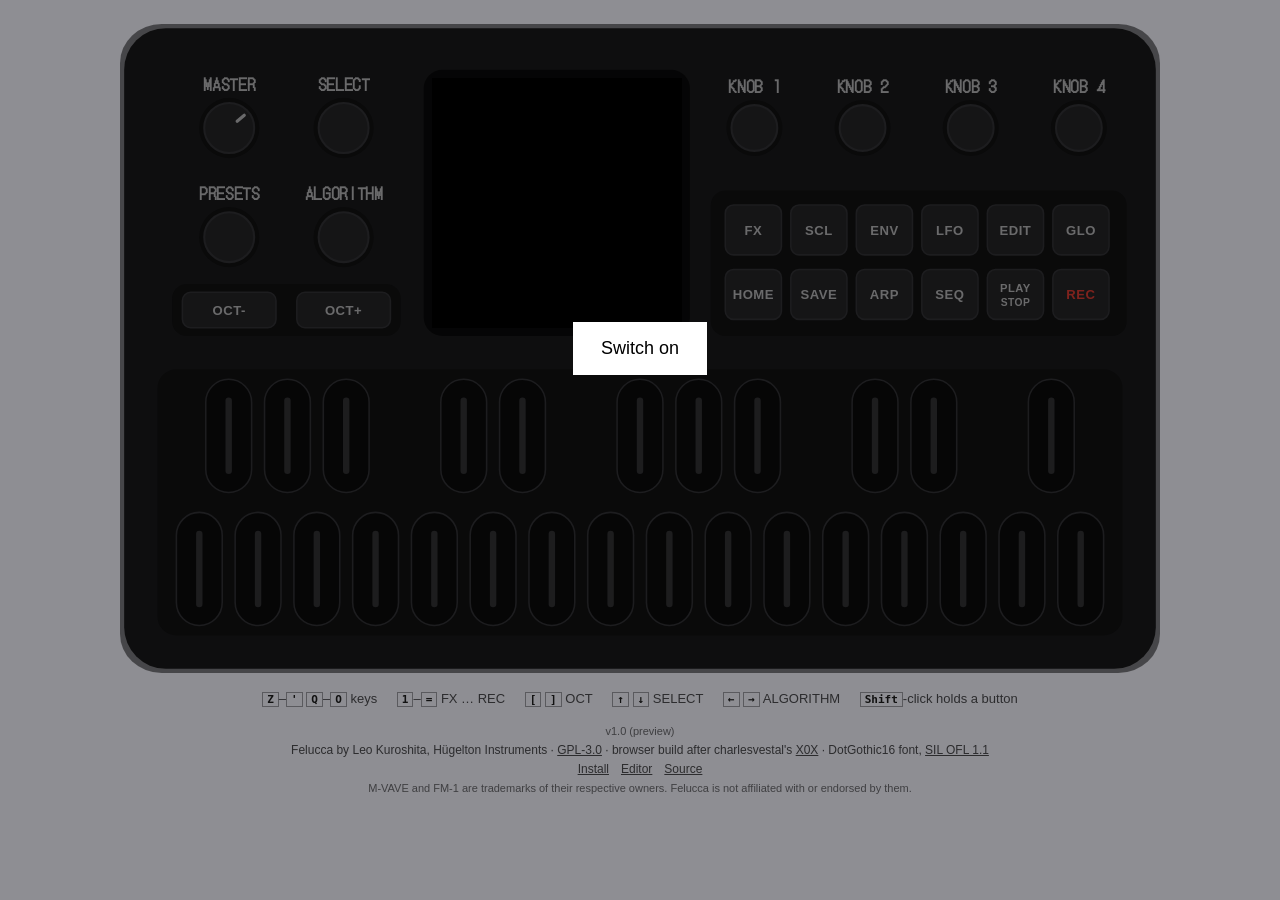
==== emu/index.html @ 3531243a "analogBEAST v1.0 - GitHub Pages" ====
<!doctype html>
<!-- SPDX-License-Identifier: GPL-3.0-only
     Copyright (C) 2026 Leo Kuroshita (@kurogedelic), Hügelton Instruments
     The page follows X0X's browser page, web/emu/index.html of charlesvestal/fm1-x0x (GPL-3.0), a Felucca fork. -->
<html lang="en">
<head>
<meta charset="utf-8">
<meta name="viewport" content="width=device-width, initial-scale=1">
<title>Felucca</title>
<link rel="icon" href="data:image/svg+xml,%3Csvg xmlns=%22http://www.w3.org/2000/svg%22 viewBox=%220 0 16 16%22%3E%3Crect width=%2216%22 height=%2216%22 rx=%223%22/%3E%3Crect x=%224%22 y=%224%22 width=%228%22 height=%228%22 fill=%22%23fff%22/%3E%3C/svg%3E">
<meta name="description" content="Felucca, the multi-engine synth firmware for the FM-1, running in your browser: the same code the instrument runs.">
<style>
/* DotGothic16 (SIL OFL 1.1, fonts/OFL.txt), cut to printable ASCII, for the knob labels */
@font-face { font-family: "DotGothic16"; src: url("fonts/DotGothic16-subset.woff") format("woff"); font-display: swap; }
:root { --bg: #8e8e93; --fg: #111; --dim: #2c2c2e; --rule: #5a5a5e;
        --body: #1d1d1f; --tray: #141415; --part: #2a2a2d; --edge: #3a3a3e; --label: #d6d6d8;
        --lit: #fff4d6; --green: #5fe08a; color-scheme: light; }
html, body { background: var(--bg); }
body { margin: 0; color: var(--fg); font: 13px/1.6 -apple-system, BlinkMacSystemFont, "Helvetica Neue", Arial, sans-serif; }
main { max-width: 1040px; margin: 0 auto; padding: 24px 16px 32px; }
@media (orientation: portrait) and (max-width: 700px) { main { padding: 8px 8px 24px; } }
a { color: inherit; }
.device { position: relative; width: 100%; aspect-ratio: 1000 / 624; user-select: none; -webkit-user-select: none;
          -webkit-touch-callout: none; touch-action: manipulation; }
.device svg { position: absolute; inset: 0; width: 100%; height: 100%; pointer-events: none; }
.device canvas { position: absolute; image-rendering: crisp-edges; image-rendering: pixelated; background: #000; }
.hit { position: absolute; touch-action: none; cursor: pointer; -webkit-tap-highlight-color: transparent; border-radius: 10px; }
.hit.knob { cursor: ns-resize; border-radius: 50%; }
.hit:focus-visible { outline: 2px solid var(--lit); outline-offset: 2px; }
.face { transition: fill .05s; }
.dim .face.btn { fill: #3a3934; }
.lit .face.btn { fill: var(--lit); }
.lit text { fill: #1d1d1f; }
.green .face.btn { fill: var(--green); }
.green text { fill: #0d2414; }
.face.key { fill: #0c0c0d; stroke: var(--edge); stroke-width: 1.5; }
.slit { fill: #3a3a3c; transition: fill .05s; }
.dim .slit { fill: #77777b; }
.lit .slit { fill: #ececee; filter: drop-shadow(0 0 3px rgba(255, 255, 255, .6)); }
/* #119: what can be pressed breathes, dark .. ~60 % of lit and back (hal/fm1_input.h fm1_led_breath, ~1.1 s; MENU >
 * LEDS DIM LO ~30 %): the peaks between dark and lit at ~0.8 / ~0.58 on screen (the LED's share, gamma-encoded) */
@keyframes breath-btn { 0%, 100% { fill: #3a3934; } 50% { fill: #d8cfb6; } }
@keyframes breath-slit { 0%, 100% { fill: #3a3a3c; } 50% { fill: #c8c8ca; } }
@keyframes breath-btn-lo { 0%, 100% { fill: #3a3934; } 50% { fill: #aca592; } }
@keyframes breath-slit-lo { 0%, 100% { fill: #3a3a3c; } 50% { fill: #a1a1a3; } }
.breath .face.btn { animation: breath-btn 1.13s ease-in-out infinite; }
.breath .slit { animation: breath-slit 1.13s ease-in-out infinite; }
.dimlo .breath .face.btn { animation-name: breath-btn-lo; }
.dimlo .breath .slit { animation-name: breath-slit-lo; }
@media (prefers-reduced-motion: reduce) {
  .breath .face.btn, .breath .slit { animation: none; }
  .breath .face.btn { fill: #aca592; }
  .breath .slit { fill: #a1a1a3; }
}
/* the DRUM grid's beats (hal/fm1_input.h fm1_led_mid): a steady level between the glow and lit, ~15 % (DIM LO ~10 %) */
.mid .slit { fill: #9a9a9e; }
.dimlo .mid .slit { fill: #8a8a8e; }
.held .face { stroke: var(--lit); stroke-width: 3; }
.latched .face { stroke: #79b8ff; stroke-width: 3; }
.start { position: absolute; inset: 0; display: grid; place-content: center; justify-items: center; gap: 12px;
         background: rgba(0, 0, 0, .5); border-radius: 4% / 6%; }
.start[hidden] { display: none; }
.start button { font: inherit; font-size: 18px; padding: 12px 28px; background: #fff; color: #000; border: 0; cursor: pointer; }
.start button:disabled { opacity: .4; cursor: progress; }
.start p { margin: 0; max-width: 32em; text-align: center; color: #fff; }
.keys, footer { margin: 16px 0 0; color: var(--dim); text-align: center; }
.keys span { white-space: nowrap; margin: 0 8px; }
kbd { font: 600 11px ui-monospace, Menlo, monospace; border: 1px solid var(--rule); padding: 0 4px; color: var(--fg); }
footer { margin-top: 12px; font-size: 12px; }
footer nav a { margin: 0 6px; }
footer small { font-size: 11px; opacity: .8; }
</style>
</head>
<body>
<main>
<div class="device" id="device">
  <svg id="panel" viewBox="0 0 1000 624" aria-hidden="true"></svg>
  <canvas id="screen" width="240" height="240" role="img" aria-label="The screen"></canvas>
  <div class="start" id="start"><button id="go" type="button">Switch on</button><p id="status" hidden></p></div>
</div>

<p class="keys">
  <span><kbd>Z</kbd>–<kbd>'</kbd> <kbd>Q</kbd>–<kbd>O</kbd> keys</span>
  <span><kbd>1</kbd>–<kbd>=</kbd> FX … REC</span>
  <span><kbd>[</kbd> <kbd>]</kbd> OCT</span>
  <span><kbd>↑</kbd> <kbd>↓</kbd> SELECT</span>
  <span><kbd>←</kbd> <kbd>→</kbd> ALGORITHM</span>
  <span><kbd>Shift</kbd>-click holds a button</span>
</p>

<footer>
  <small class="version">v1.0 (preview)</small><br>
  Felucca by Leo Kuroshita, Hügelton Instruments · <a href="https://www.gnu.org/licenses/gpl-3.0.html">GPL-3.0</a> · browser build after charlesvestal's <a href="https://github.com/charlesvestal/fm1-x0x">X0X</a> · DotGothic16 font, <a href="fonts/OFL.txt">SIL OFL 1.1</a><br>
  <nav><a href="../installer/">Install</a><a href="../editor/">Editor</a><a href="https://github.com/hugelton/Felucca">Source</a></nav>
  <small>M-VAVE and FM-1 are trademarks of their respective owners. Felucca is not affiliated with or endorsed by them.</small>
</footer>
</main>

<script type="module">
const NS = "http://www.w3.org/2000/svg";
// panel.c's labels (bit = label) and encoder roles
const B = { FX: 0, SCL: 1, ENV: 2, LFO: 3, EDIT: 4, GLO: 5, HOME: 6, SAVE: 7, ARP: 8, SEQ: 9, PLAY: 10, REC: 11, "OCT-": 12, "OCT+": 13 };
const EN = { SELECT: 0, ALGORITHM: 1, PRESETS: 2, "KNOB 1": 3, "KNOB 2": 4, "KNOB 3": 5, "KNOB 4": 6 };
const PLAY_GREEN = 14;
// the 27 keys F3..G5: key k = k semitones above F3
const WHITE = [0, 2, 4, 6, 7, 9, 11, 12, 14, 16, 18, 19, 21, 23, 24, 26];
const BLACK = [1, 3, 5, 8, 10, 13, 15, 17, 20, 22, 25];
const BLACK_AFTER = [0, 1, 2, 4, 5, 7, 8, 9, 11, 12, 14];      // the white key each black one follows
const STORE = "felucca-emu-flash";

// ------------------------------------------------------------------ the panel
// Two drawings of the same controls: WIDE after the FM-1's own layout, TALL for a phone held upright (the
// screen larger, the keys across the whole width). Rebuilt when the orientation changes; the state stays.
const ROW1 = ["FX", "SCL", "ENV", "LFO", "EDIT", "GLO"], ROW2 = ["HOME", "SAVE", "ARP", "SEQ", "PLAY", "REC"];
const KNOBS = ["MASTER", "SELECT", "PRESETS", "ALGORITHM", "KNOB 1", "KNOB 2", "KNOB 3", "KNOB 4"];
const LAYOUTS = {
  wide: {
    w: 1000, h: 624, screen: [292, 44, 256],
    knobs: [[105, 100, 24], [215, 100, 24], [105, 205, 24], [215, 205, 24], [610, 100, 22], [714, 100, 22], [818, 100, 22], [922, 100, 22]],
    trays: [[50, 250, 220, 50], [568, 160, 400, 140]],
    oct: [[60, 258, 90, 34], [170, 258, 90, 34]],
    grid: [582, 174, 54, 48, 63, 62], keybed: [36, 332, 928, 256],
  },
  tall: {
    w: 600, h: 1070, screen: [130, 104, 340],
    knobs: [[66, 64, 24], [186, 64, 24], [414, 64, 24], [534, 64, 24], [90, 512, 26], [230, 512, 26], [370, 512, 26], [510, 512, 26]],
    trays: [[14, 572, 572, 146], [150, 728, 300, 62]],
    oct: [[164, 737, 128, 44], [308, 737, 128, 44]],
    grid: [24, 582, 86, 60, 94, 70], keybed: [14, 800, 572, 256],
  },
};
const svg = document.getElementById("panel"), device = document.getElementById("device"), canvas = document.getElementById("screen");
function el(tag, attrs, parent = svg) {
  const e = document.createElementNS(NS, tag);
  for (const [k, v] of Object.entries(attrs)) e.setAttribute(k, v);
  parent.appendChild(e);
  return e;
}
const SANS = "-apple-system, 'Helvetica Neue', Arial, sans-serif", DOT = "'DotGothic16', " + SANS;
function label(parent, x, y, s, size, font = SANS, ink = "var(--label)") {
  const t = el("text", { x, y, "text-anchor": "middle", "font-family": font,
                         "font-size": size, "font-weight": 600, fill: ink, "letter-spacing": ".04em" }, parent);
  t.textContent = s;
  return t;
}
const KEYNAMES = ["F", "F♯", "G", "G♯", "A", "A♯", "B", "C", "C♯", "D", "D♯", "E"];
const keyName = (k) => KEYNAMES[k % 12] + (3 + Math.floor((k + 5) / 12));

let node = null, btnMask = 0, keyMask = 0, latched = 0, masterValue = 700, lastLeds = [0, 0, 0, 0, 0], layout = null;
const angle = Object.fromEntries(KNOBS.map((n) => [n, 0]));
angle.MASTER = -135 + 270 * masterValue / 1023;
const knobs = [], buttons = [], keys = [];
const btnBy = new Map(), keyBy = new Map();                   // pointer / key code -> label bit or key
const send = (m) => { if (node) node.port.postMessage(m); };

function build(name) {
  const L = LAYOUTS[name];
  layout = name;
  svg.innerHTML = "";
  svg.setAttribute("viewBox", `0 0 ${L.w} ${L.h}`);
  device.style.aspectRatio = `${L.w} / ${L.h}`;
  for (const d of device.querySelectorAll(".hit")) d.remove();
  knobs.length = buttons.length = keys.length = 0;
  el("rect", { x: 4, y: 4, width: L.w - 8, height: L.h - 8, rx: 40, fill: "var(--body)" });
  for (const [x, y, w, h] of L.trays) el("rect", { x, y, width: w, height: h, rx: 14, fill: "var(--tray)" });
  const [sx, sy, ss] = L.screen;
  el("rect", { x: sx, y: sy, width: ss, height: ss, rx: 18, fill: "#0b0b0c" });
  const inset = ss / 32;                                         // the 240 x 240 panel inside its bezel
  Object.assign(canvas.style, { left: `${(sx + inset) / L.w * 100}%`, top: `${(sy + inset) / L.h * 100}%`,
                                width: `${(ss - 2 * inset) / L.w * 100}%`, height: `${(ss - 2 * inset) / L.h * 100}%` });
  KNOBS.forEach((n, i) => {
    const [x, y, r] = L.knobs[i], g = el("g", {});
    el("circle", { cx: x, cy: y, r: r + 5, fill: "var(--tray)" }, g);
    el("circle", { cx: x, cy: y, r, fill: "var(--part)", stroke: "var(--edge)", "stroke-width": 2 }, g);
    const ind = n === "MASTER" ? el("line", { x1: x, y1: y - r + 5, x2: x, y2: y - r + 14, stroke: "var(--label)", "stroke-width": 3, "stroke-linecap": "round" }, g) : null;
    label(g, x, y - r - 12, n, 16, DOT);
    el("circle", { cx: x, cy: y, r: r + 12, fill: "transparent" }, g);
    knobs.push({ g, ind, x, y, name: n, role: n === "MASTER" ? "master" : EN[n] });
  });
  const button = ([x, y, w, h], n, sub) => {
    const g = el("g", {});
    el("rect", { x, y, width: w, height: h, rx: 8, fill: "var(--part)", stroke: "var(--edge)", "stroke-width": 1.5, class: "face btn" }, g);
    const ink = n === "REC" ? "#ff453a" : undefined;
    if (sub) { label(g, x + w / 2, y + h / 2 - 2, n, 10.8, SANS, ink); label(g, x + w / 2, y + h / 2 + 11, sub, 9.9); }
    else label(g, x + w / 2, y + h / 2 + 4.5, n, 12.6, SANS, ink);
    buttons.push({ g, bit: B[n], name: sub ? `${n} / ${sub}` : n });
  };
  button(L.oct[0], "OCT-");
  button(L.oct[1], "OCT+");
  const [gx, gy, gw, gh, dx, dy] = L.grid;
  for (let i = 0; i < 6; i++) {
    button([gx + i * dx, gy, gw, gh], ROW1[i]);
    button([gx + i * dx, gy + dy, gw, gh], ROW2[i], ROW2[i] === "PLAY" ? "STOP" : "");
  }
  const [x0, y0, w, h] = L.keybed;
  el("rect", { x: x0, y: y0, width: w, height: h, rx: 18, fill: "var(--tray)" });
  // the keys: two rows of the same black keys, each with a slit down its middle that lights
  const pitch = (w - 24) / 16, kw = pitch * 0.78, kh = h * 0.425, sw = Math.max(3, kw * 0.14);
  const key = (cx, cy, k) => {
    const g = el("g", {}), y = cy - kh / 2;
    el("rect", { x: cx - kw / 2, y, width: kw, height: kh, rx: kw / 2, class: "face key" }, g);
    el("rect", { x: cx - sw / 2, y: y + kw * 0.4, width: sw, height: kh - kw * 0.8, rx: sw / 2, class: "slit" }, g);
    el("rect", { x: cx - pitch / 2, y: cy - h * 0.24, width: pitch, height: h * 0.48, fill: "transparent" }, g);   // its target
    keys[k] = { g, name: keyName(k) };
  };
  WHITE.forEach((k, i) => key(x0 + 12 + (i + 0.5) * pitch, y0 + h * 0.75, k));
  BLACK_AFTER.forEach((a, j) => key(x0 + 12 + (a + 1) * pitch, y0 + h * 0.25, BLACK[j]));
  // HTML targets over the drawing (pointer-events: none): touch-action and pointer capture work on them everywhere
  const hit = (c, cls, role) => {
    const b = c.g.getBBox(), d = document.createElement("div");
    d.className = "hit" + (cls ? " " + cls : "");
    Object.assign(d.style, { left: `${b.x / L.w * 100}%`, top: `${b.y / L.h * 100}%`,
                             width: `${b.width / L.w * 100}%`, height: `${b.height / L.h * 100}%` });
    d.setAttribute("role", role);
    d.setAttribute("aria-label", c.name);
    d.title = c.name;
    d.tabIndex = 0;
    d.addEventListener("touchstart", (e) => e.preventDefault(), { passive: false });
    d.addEventListener("contextmenu", (e) => e.preventDefault());
    device.insertBefore(d, document.getElementById("start"));
    c.hit = d;
  };
  knobs.forEach((k) => { hit(k, "knob", "slider"); bindKnob(k); drawKnob(k); });
  buttons.forEach((b) => { hit(b, "", "button"); bindButton(b); });
  keys.forEach((k, i) => { hit(k, "", "button"); bindKey(k, i); });
  syncButtons(true);
  syncKeys(true);
  drawLights(lastLeds);
}

// ------------------------------------------------------------------ input
function syncButtons(redraw) {
  let m = latched;
  for (const b of btnBy.values()) m |= 1 << b;
  if (m !== btnMask) { btnMask = m; send({ type: "buttons", mask: m }); }
  else if (!redraw) return;
  for (const b of buttons) {
    const on = !!(m & (1 << b.bit));
    b.g.classList.toggle("held", on);
    b.g.classList.toggle("latched", !!(latched & (1 << b.bit)));
    b.hit.setAttribute("aria-pressed", on);
  }
}
function syncKeys(redraw) {
  let m = 0;
  for (const k of keyBy.values()) m |= 1 << k;
  if (m !== keyMask) { keyMask = m; send({ type: "keys", mask: m }); }
  else if (!redraw) return;
  keys.forEach((k, i) => k.g.classList.toggle("held", !!(m & (1 << i))));
}
function bindButton(b) {
  b.hit.addEventListener("pointerdown", (e) => {
    e.preventDefault();
    if (e.shiftKey || e.button === 2) { latched ^= 1 << b.bit; syncButtons(true); return; }
    if (latched & (1 << b.bit)) { latched &= ~(1 << b.bit); syncButtons(true); return; }
    b.hit.setPointerCapture(e.pointerId);
    btnBy.set("p" + e.pointerId, b.bit);
    syncButtons();
  });
  b.hit.addEventListener("keydown", (e) => {
    if ((e.key === "Enter" || e.key === " ") && !e.repeat) { btnBy.set("f" + b.bit, b.bit); syncButtons(); e.preventDefault(); e.stopPropagation(); }
  });
  b.hit.addEventListener("keyup", () => { if (btnBy.delete("f" + b.bit)) syncButtons(); });
}
function bindKey(k, i) {
  k.hit.addEventListener("pointerdown", (e) => {
    e.preventDefault();
    k.hit.setPointerCapture(e.pointerId);
    keyBy.set("p" + e.pointerId, i);
    syncKeys();
  });
}
function release(e) {
  const id = "p" + e.pointerId;
  if (btnBy.delete(id)) syncButtons();
  if (keyBy.delete(id)) syncKeys();
}
for (const t of ["pointerup", "pointercancel", "lostpointercapture"]) device.addEventListener(t, release);

function drawKnob(k) { if (k.ind) k.ind.setAttribute("transform", `rotate(${angle[k.name]} ${k.x} ${k.y})`); }
function turn(k, n) {
  if (!n) return;
  if (k.role === "master") {
    masterValue = Math.max(0, Math.min(1023, masterValue + n * 16));
    angle.MASTER = -135 + 270 * masterValue / 1023;
    send({ type: "master", value: masterValue });
  } else {
    angle[k.name] = (angle[k.name] + n * 18) % 360;            // 20 detents a turn
    send({ type: "enc", role: k.role, n });
  }
  drawKnob(k);
}
function bindKnob(k) {
  let drag = null, wheel = 0;
  k.hit.addEventListener("pointerdown", (e) => {
    e.preventDefault();
    k.hit.setPointerCapture(e.pointerId);
    drag = { y: e.clientY, acc: 0 };
  });
  k.hit.addEventListener("pointermove", (e) => {
    if (!drag) return;
    drag.acc += drag.y - e.clientY;
    drag.y = e.clientY;
    const step = k.role === "master" ? 3 : 8, n = Math.trunc(drag.acc / step);
    if (n) { drag.acc -= n * step; turn(k, n); }
  });
  const end = () => { drag = null; };
  k.hit.addEventListener("pointerup", end);
  k.hit.addEventListener("pointercancel", end);
  k.hit.addEventListener("wheel", (e) => {
    e.preventDefault();
    const dy = e.deltaMode === 1 ? e.deltaY * 33 : e.deltaY;
    if (Math.abs(dy) >= 50) { turn(k, dy < 0 ? 1 : -1); wheel = 0; return; }   // a wheel notch: one detent
    wheel -= dy;                                                                   // a trackpad: by distance
    const n = Math.trunc(wheel / 25);
    if (n) { wheel -= n * 25; turn(k, n); }
  }, { passive: false });
  k.hit.addEventListener("keydown", (e) => {
    const d = { ArrowUp: 1, ArrowRight: 1, ArrowDown: -1, ArrowLeft: -1 }[e.key];
    if (d) { turn(k, d); e.preventDefault(); e.stopPropagation(); }
  });
}
const tall = matchMedia("(orientation: portrait) and (max-width: 700px)");
build(tall.matches ? "tall" : "wide");
tall.addEventListener("change", () => build(tall.matches ? "tall" : "wide"));
document.fonts?.load("16px DotGothic16").then(() => build(layout), () => {});   // the labels' width: the hit areas

// the computer keyboard, every key one control: F3..A#4 on the Z (white) and A (black) rows, B4..G5 on Q..O
// in semitones, the twelve buttons on the number row in the panel's order (held while the key is), [ ] OCT
const KEYMAP = {};
["KeyZ", "KeyX", "KeyC", "KeyV", "KeyB", "KeyN", "KeyM", "Comma", "Period", "Slash"].forEach((c, i) => KEYMAP[c] = { key: WHITE[i] });
[["KeyS", 1], ["KeyD", 3], ["KeyF", 5], ["KeyH", 8], ["KeyJ", 10], ["KeyL", 13], ["Semicolon", 15], ["Quote", 17]].forEach(([c, k]) => KEYMAP[c] = { key: k });
["KeyQ", "KeyW", "KeyE", "KeyR", "KeyT", "KeyY", "KeyU", "KeyI", "KeyO"].forEach((c, i) => KEYMAP[c] = { key: 18 + i });
["Digit1", "Digit2", "Digit3", "Digit4", "Digit5", "Digit6", "Digit7", "Digit8", "Digit9", "Digit0", "Minus", "Equal"]
  .forEach((c, i) => KEYMAP[c] = { btn: B[[...ROW1, ...ROW2][i]] });
Object.assign(KEYMAP, { BracketLeft: { btn: B["OCT-"] }, BracketRight: { btn: B["OCT+"] } });
const ARROWS = { ArrowUp: [EN.SELECT, 1], ArrowDown: [EN.SELECT, -1], ArrowRight: [EN.ALGORITHM, 1], ArrowLeft: [EN.ALGORITHM, -1] };
addEventListener("keydown", (e) => {
  if (!node || e.metaKey || e.ctrlKey || e.altKey || e.target.closest?.(".hit.knob")) return;
  if (ARROWS[e.code]) { const [r, n] = ARROWS[e.code]; turn(knobs.find((k) => k.role === r), n); e.preventDefault(); return; }
  const m = KEYMAP[e.code];
  if (!m) return;
  e.preventDefault();
  if (e.repeat) return;
  if (m.key !== undefined) { keyBy.set("k" + e.code, m.key); syncKeys(); }
  else { btnBy.set("k" + e.code, m.btn); syncButtons(); }
});
addEventListener("keyup", (e) => {
  const id = "k" + e.code;
  if (keyBy.delete(id)) syncKeys();
  if (btnBy.delete(id)) syncButtons();
});
addEventListener("blur", () => {
  for (const id of [...btnBy.keys()]) if (id[0] !== "p") btnBy.delete(id);
  for (const id of [...keyBy.keys()]) if (id[0] !== "p") keyBy.delete(id);
  syncButtons();
  syncKeys();
});

// ------------------------------------------------------------------ screen and lights
const ctx = document.getElementById("screen").getContext("2d");
const img = ctx.createImageData(240, 240);
function drawScreen(fb) {
  const d = img.data;
  for (let i = 0; i < 240 * 240; i++) {
    const v = fb[i], p = ((v >> 8) | (v << 8)) & 0xFFFF;          // the panel's byte order -> RGB565
    d[i * 4] = ((p >> 11) & 31) * 255 / 31;
    d[i * 4 + 1] = ((p >> 5) & 63) * 255 / 63;
    d[i * 4 + 2] = (p & 31) * 255 / 31;
    d[i * 4 + 3] = 255;
  }
  ctx.putImageData(img, 0, 0);
}
// the power-on sweep (hal/fm1_led_anim.h): a level per LED, lit frames /64 (| 128: the glow under them), drawn as the
// LED's share of lit between its dark (or glowing) colour and the lit one, mixed in linear light
const lin = (h) => [1, 3, 5].map((i) => (parseInt(h.slice(i, i + 2), 16) / 255) ** 2.2);
const ANIM = { btn: [lin("#3a3934"), lin("#3a3934"), lin("#fff4d6")], slit: [lin("#3a3a3c"), lin("#77777b"), lin("#ececee")] };
function animFill(kind, q) {
  const [dark, glow, lit] = ANIM[kind], s = Math.min(q & 127, 64) / 64, base = q & 128 ? glow : dark;
  const c = base.map((v, i) => Math.round(255 * (v + (lit[i] - v) * s) ** (1 / 2.2)));
  return `rgb(${c.join(",")})`;
}
function drawAnim(anim) {
  for (const b of buttons) b.g.querySelector(".face").style.fill = anim ? animFill("btn", anim[b.bit]) : "";
  keys.forEach((k, i) => { k.g.querySelector(".slit").style.fill = anim ? animFill("slit", anim[14 + i]) : ""; });
}
function drawLights([litB, litK, dimB, dimK, dimLo = 0, brB = 0, brK = 0, midK = 0], anim = null) {
  drawAnim(anim);
  document.documentElement.classList.toggle("dimlo", !!dimLo);   // (the breath's lower peak)
  for (const b of buttons) {
    const bit = 1 << b.bit, green = b.bit === B.PLAY && (litB & (1 << PLAY_GREEN));
    b.g.classList.toggle("lit", !!(litB & bit) && !green);
    b.g.classList.toggle("green", !!green);
    b.g.classList.toggle("dim", !!(dimB & bit));
    b.g.classList.toggle("breath", !!(brB & bit));
  }
  keys.forEach((k, i) => {
    k.g.classList.toggle("lit", !!(litK & (1 << i)));
    k.g.classList.toggle("dim", !!(dimK & (1 << i)));
    k.g.classList.toggle("breath", !!(brK & (1 << i)));
    k.g.classList.toggle("mid", !!(midK & (1 << i)));
  });
}

// ------------------------------------------------------------------ the flash, kept in this browser
function loadFlash() {
  try {
    const raw = JSON.parse(localStorage.getItem(STORE) || "{}"), out = {};
    for (const [off, b64] of Object.entries(raw)) out[off] = Uint8Array.from(atob(b64), (c) => c.charCodeAt(0));
    return out;
  } catch { return {}; }
}
function saveFlash(sectors) {
  try {
    const raw = {};
    for (const [off, u8] of Object.entries(sectors)) {
      let s = "";
      for (let i = 0; i < u8.length; i += 4096) s += String.fromCharCode.apply(null, u8.subarray(i, i + 4096));
      raw[off] = btoa(s);
    }
    localStorage.setItem(STORE, JSON.stringify(raw));
    return true;
  } catch { return false; }                                       // private mode, full: this session only
}

// ------------------------------------------------------------------ Web MIDI in (channel messages)
async function midiOn() {
  if (!navigator.requestMIDIAccess) return;
  try {
    const access = await navigator.requestMIDIAccess();
    const bind = () => {
      for (const input of access.inputs.values()) {
        input.onmidimessage = (e) => {
          const d = e.data;
          if (d.length >= 2 && d[0] >= 0x80 && d[0] < 0xF0) send({ type: "midi", data: [d[0], d[1], d[2] || 0] });
        };
      }
    };
    access.onstatechange = bind;
    bind();
  } catch { /* no permission: the panel only */ }
}

// ------------------------------------------------------------------ switching on
const status = document.getElementById("status");
const say = (t) => { status.textContent = t; status.hidden = !t; };
async function switchOn() {
  const go = document.getElementById("go");
  go.disabled = true;
  go.textContent = "Starting…";
  try {
    const ac = new AudioContext({ sampleRate: 44100, latencyHint: "interactive" });
    const [wasm] = await Promise.all([
      fetch("felucca.wasm").then((r) => { if (!r.ok) throw new Error(`felucca.wasm: ${r.status}`); return r.arrayBuffer(); }),
      ac.audioWorklet.addModule("worklet.js")]);
    node = new AudioWorkletNode(ac, "felucca", { numberOfInputs: 0, numberOfOutputs: 1, outputChannelCount: [2] });
    node.connect(ac.destination);
    let warned = false;
    await new Promise((res, rej) => {
      node.port.onmessage = (e) => {
        const m = e.data;
        if (m.type === "ready") res();
        else if (m.type === "error") rej(new Error(m.message));
        else if (m.type === "frame") {
          if (m.fb) drawScreen(m.fb);
          if (m.leds) drawLights(lastLeds = m.leds, m.anim);
          if (m.sectors && !saveFlash(m.sectors) && !warned) {
            warned = true;
            console.warn("Felucca: this browser does not keep the saves; they last until the page closes.");
          }
        }
      };
      node.port.postMessage({ type: "load", wasm, sectors: loadFlash(), master: masterValue }, [wasm]);
    });
    await ac.resume();
    document.getElementById("start").hidden = true;
    go.textContent = "On";
    if (ac.sampleRate !== 44100) console.warn(`Felucca: the browser plays at ${ac.sampleRate} Hz, the pitch is off by ${(1200 * Math.log2(ac.sampleRate / 44100)).toFixed(0)} cents.`);
    syncButtons();
    syncKeys();
    send({ type: "visible", on: !document.hidden });
    midiOn();
  } catch (err) {
    node = null;
    go.disabled = false;
    go.textContent = "Switch on";
    say("Could not start: " + (err && err.message || err) + ". A current Chrome, Edge, Firefox or Safari should work.");
  }
}
document.getElementById("go").addEventListener("click", switchOn);
document.addEventListener("visibilitychange", () => send({ type: "visible", on: !document.hidden }));
</script>
</body>
</html>
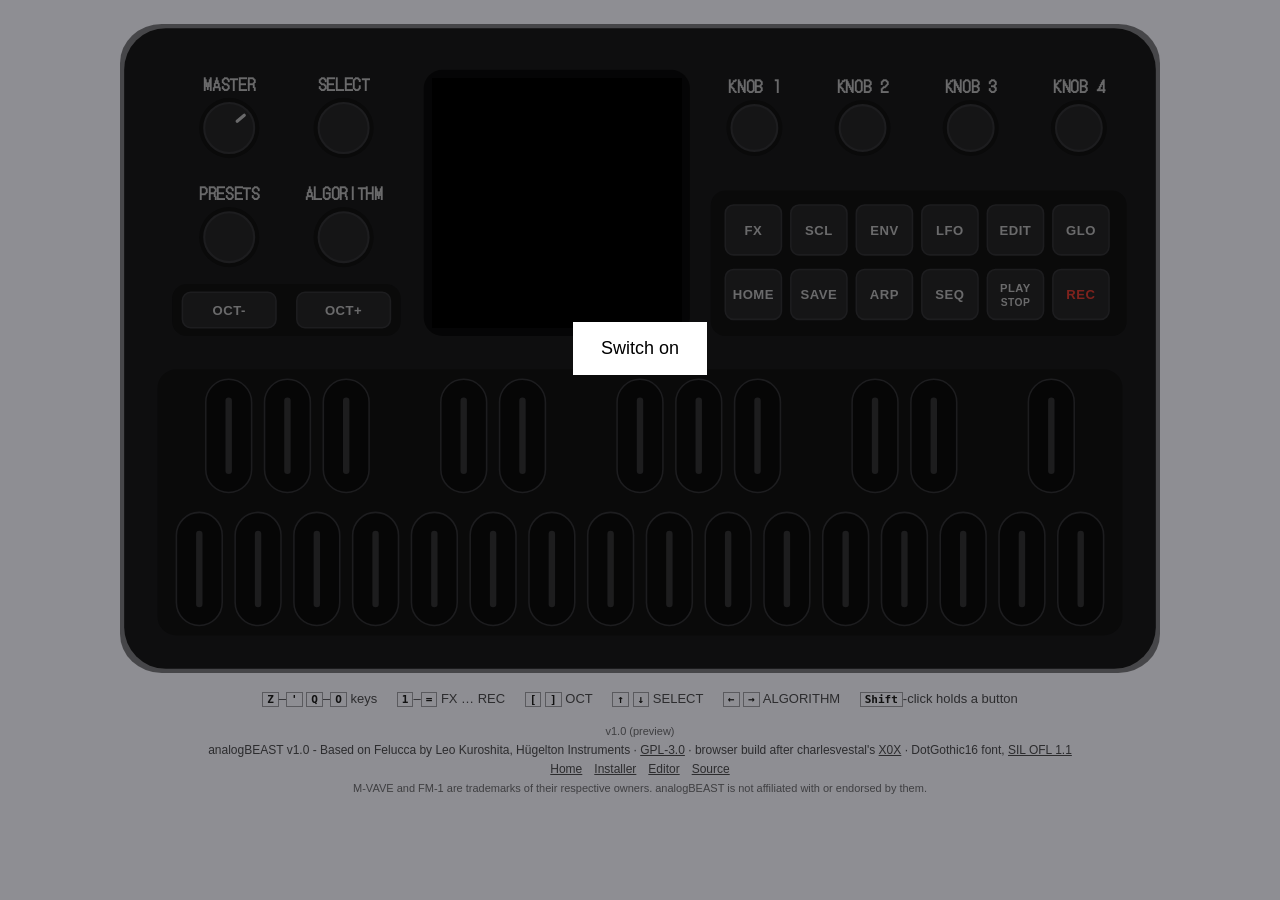
==== commit 52811f18: "Fix analogBEAST Pages branding and navigation" ====
--- a/emu/index.html
+++ b/emu/index.html
@@ -6,9 +6,9 @@
 <head>
 <meta charset="utf-8">
 <meta name="viewport" content="width=device-width, initial-scale=1">
-<title>Felucca</title>
+<title>analogBEAST v1.0 | Emulator</title>
 <link rel="icon" href="data:image/svg+xml,%3Csvg xmlns=%22http://www.w3.org/2000/svg%22 viewBox=%220 0 16 16%22%3E%3Crect width=%2216%22 height=%2216%22 rx=%223%22/%3E%3Crect x=%224%22 y=%224%22 width=%228%22 height=%228%22 fill=%22%23fff%22/%3E%3C/svg%3E">
-<meta name="description" content="Felucca, the multi-engine synth firmware for the FM-1, running in your browser: the same code the instrument runs.">
+<meta name="description" content="analogBEAST v1.0 - FM-1 Synthesizer und Sequencer im Browser.">
 <style>
 /* DotGothic16 (SIL OFL 1.1, fonts/OFL.txt), cut to printable ASCII, for the knob labels */
 @font-face { font-family: "DotGothic16"; src: url("fonts/DotGothic16-subset.woff") format("woff"); font-display: swap; }
@@ -90,9 +90,9 @@
 
 <footer>
   <small class="version">v1.0 (preview)</small><br>
-  Felucca by Leo Kuroshita, Hügelton Instruments · <a href="https://www.gnu.org/licenses/gpl-3.0.html">GPL-3.0</a> · browser build after charlesvestal's <a href="https://github.com/charlesvestal/fm1-x0x">X0X</a> · DotGothic16 font, <a href="fonts/OFL.txt">SIL OFL 1.1</a><br>
-  <nav><a href="../installer/">Install</a><a href="../editor/">Editor</a><a href="https://github.com/hugelton/Felucca">Source</a></nav>
-  <small>M-VAVE and FM-1 are trademarks of their respective owners. Felucca is not affiliated with or endorsed by them.</small>
+  analogBEAST v1.0 - Based on Felucca by Leo Kuroshita, Hügelton Instruments · <a href="https://www.gnu.org/licenses/gpl-3.0.html">GPL-3.0</a> · browser build after charlesvestal's <a href="https://github.com/charlesvestal/fm1-x0x">X0X</a> · DotGothic16 font, <a href="fonts/OFL.txt">SIL OFL 1.1</a><br>
+  <nav><a href="../">Home</a><a href="../webapp/installer/">Installer</a><a href="../webapp/editor/">Editor</a><a href="https://github.com/dzwerg/analogBEAST">Source</a></nav>
+  <small>M-VAVE and FM-1 are trademarks of their respective owners. analogBEAST is not affiliated with or endorsed by them.</small>
 </footer>
 </main>
 
